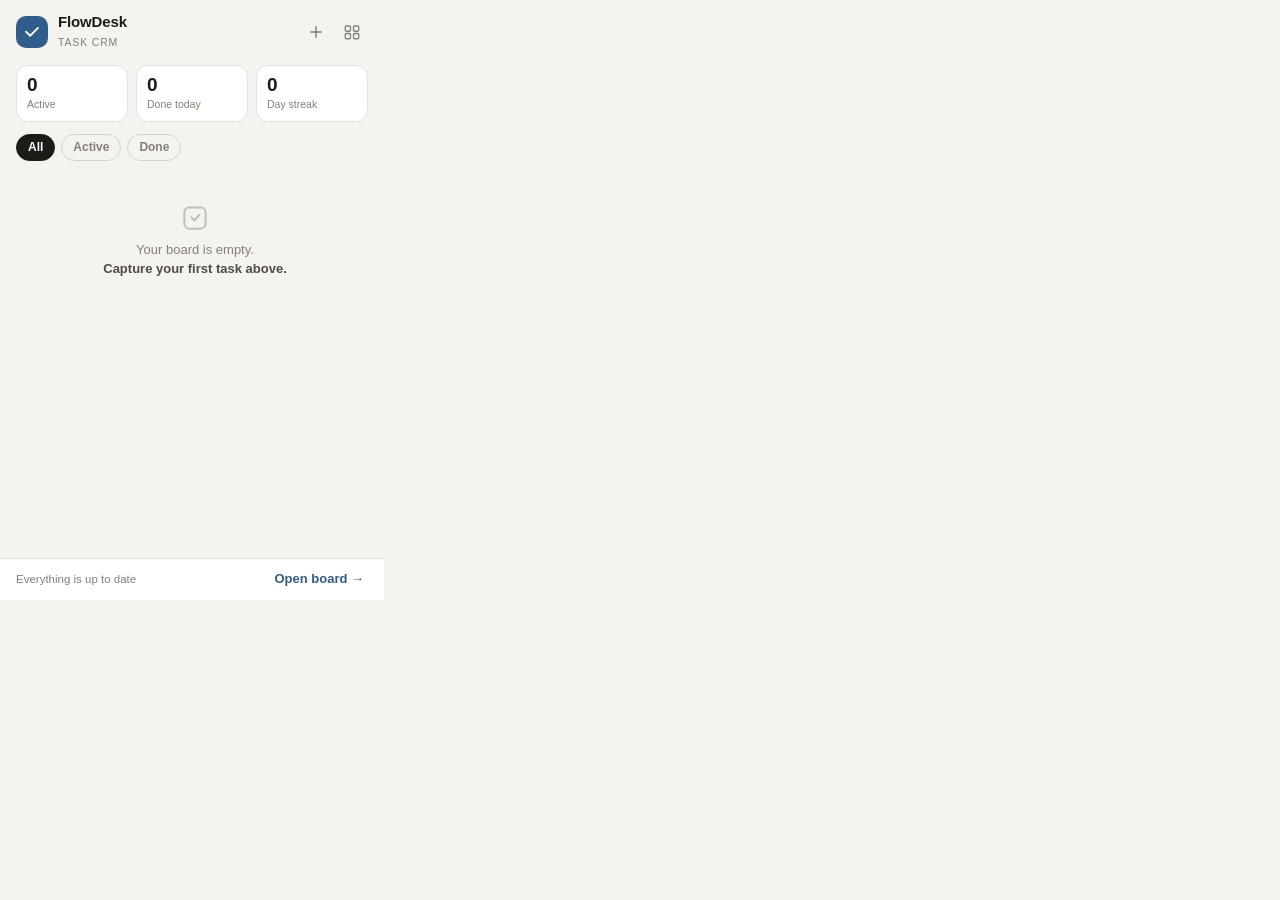
==== popup.html @ 811bf6d5 "Initial commit: FlowDesk Task CRM extension" ====
<!doctype html>
<html lang="en">
  <head>
    <meta charset="utf-8" />
    <meta name="viewport" content="width=device-width, initial-scale=1" />
    <title>FlowDesk</title>
    <link rel="stylesheet" href="lib/theme.css" />
    <link rel="stylesheet" href="popup.css" />
  </head>
  <body>
    <div class="app">
      <header class="topbar">
        <div class="brand">
          <span class="logo" aria-hidden="true">
            <svg viewBox="0 0 24 24" width="18" height="18" fill="none">
              <path
                d="M20 6.5 9.5 17 4 11.5"
                stroke="currentColor"
                stroke-width="2.4"
                stroke-linecap="round"
                stroke-linejoin="round"
              />
            </svg>
          </span>
          <div class="brand-text">
            <h1>FlowDesk</h1>
            <span class="tagline">Task CRM</span>
          </div>
        </div>
        <div class="topbar-actions">
          <button id="toggle-quick-add" class="icon-btn" type="button" title="Add new task" aria-label="Add new task" aria-expanded="false">
            <svg viewBox="0 0 24 24" width="18" height="18" fill="none" stroke="currentColor" stroke-width="2" stroke-linecap="round">
              <path d="M12 5v14M5 12h14" />
            </svg>
          </button>
          <button id="open-board" class="icon-btn" type="button" title="Open full board">
            <svg viewBox="0 0 24 24" width="18" height="18" fill="none" stroke="currentColor" stroke-width="1.8">
              <rect x="3" y="4" width="7" height="7" rx="1.6" />
              <rect x="14" y="4" width="7" height="7" rx="1.6" />
              <rect x="3" y="14" width="7" height="7" rx="1.6" />
              <rect x="14" y="14" width="7" height="7" rx="1.6" />
            </svg>
          </button>
        </div>
      </header>

      <section class="stats" aria-label="Overview">
        <div class="stat">
          <span class="stat-value" id="stat-active">0</span>
          <span class="stat-label">Active</span>
        </div>
        <div class="stat">
          <span class="stat-value" id="stat-done">0</span>
          <span class="stat-label">Done today</span>
        </div>
        <div class="stat">
          <span class="stat-value" id="stat-streak">0</span>
          <span class="stat-label">Day streak</span>
        </div>
      </section>

      <form id="quick-add" class="quick-add is-collapsed" autocomplete="off">
        <input
          id="task-title"
          class="title-input"
          type="text"
          placeholder="What needs doing?"
          maxlength="160"
          required
          aria-label="Task title"
        />
        <div class="quick-row">
          <select id="task-priority" aria-label="Priority">
            <option value="low">Low</option>
            <option value="medium" selected>Medium</option>
            <option value="high">High</option>
          </select>
          <input id="task-contact" type="text" placeholder="Contact" maxlength="120" aria-label="Contact or company" />
          <input id="task-due" type="date" aria-label="Due date" />
        </div>
        <div class="quick-row quick-row-2">
          <select id="task-repeat" aria-label="Repeat">
            <option value="none" selected>Does not repeat</option>
            <option value="daily">Repeats daily</option>
            <option value="weekly">Repeats weekly</option>
            <option value="monthly">Repeats monthly</option>
          </select>
          <button type="submit" class="btn-primary" id="add-btn">Add task</button>
        </div>
      </form>

      <nav class="filters" id="filters" aria-label="Filter tasks">
        <button class="chip is-active" type="button" data-filter="all">All</button>
        <button class="chip" type="button" data-filter="active">Active</button>
        <button class="chip" type="button" data-filter="done">Done</button>
      </nav>

      <main class="list-wrap">
        <ul id="task-list" class="task-list"></ul>
      </main>

      <footer class="popup-footer">
        <span id="footer-note">All clear</span>
        <button id="open-board-2" class="link-btn" type="button">Open board →</button>
      </footer>
    </div>

    <script type="module" src="popup.js"></script>
  </body>
</html>
---- lib/theme.css ----
/* FlowDesk shared design tokens */

:root {
  --bg: #f4f3ef;
  --surface: #ffffff;
  --surface-2: #faf9f6;
  --surface-3: #efede7;
  --border: #d7d3ca;
  --border-soft: #e5e2da;
  --text: #1c1b18;
  --text-dim: #4f4c45;
  --muted: #848078;
  --accent: #2f5d8c;
  --accent-2: #244a70;
  --accent-soft: #e7eef6;
  --green: #2f7a5c;
  --green-soft: #e6f0ea;
  --amber: #a9761b;
  --amber-soft: #f7eedb;
  --red: #b04338;
  --red-soft: #f8e8e5;
  --radius-sm: 8px;
  --radius: 12px;
  --radius-lg: 16px;
  --shadow: 0 1px 2px rgba(28, 27, 24, 0.05),
    0 10px 28px rgba(28, 27, 24, 0.07);
  --font: 'Inter', -apple-system, BlinkMacSystemFont, 'Segoe UI', Roboto,
    'Helvetica Neue', Arial, sans-serif;
}

* {
  box-sizing: border-box;
}

html {
  color-scheme: light;
}

body {
  margin: 0;
  font-family: var(--font);
  background: var(--bg);
  color: var(--text);
  -webkit-font-smoothing: antialiased;
  font-size: 14px;
  line-height: 1.45;
}

h1,
h2,
h3,
p {
  margin: 0;
}

button,
input,
select,
textarea {
  font: inherit;
  color: inherit;
}

button {
  cursor: pointer;
  border: none;
  background: none;
}

button:focus-visible,
input:focus-visible,
select:focus-visible,
textarea:focus-visible {
  outline: 2px solid var(--accent);
  outline-offset: 2px;
}

input,
select,
textarea {
  background: var(--surface);
  border: 1px solid var(--border);
  border-radius: var(--radius-sm);
  padding: 8px 10px;
  color: var(--text);
  transition: border-color 0.15s ease, background 0.15s ease;
}

input::placeholder,
textarea::placeholder {
  color: var(--muted);
}

input:hover,
select:hover,
textarea:hover {
  border-color: #c3bfb4;
}

input:focus,
select:focus,
textarea:focus {
  border-color: var(--accent);
  outline: none;
}

select {
  appearance: none;
  background-image: linear-gradient(45deg, transparent 50%, var(--muted) 50%),
    linear-gradient(135deg, var(--muted) 50%, transparent 50%);
  background-position: calc(100% - 14px) 55%, calc(100% - 9px) 55%;
  background-size: 5px 5px, 5px 5px;
  background-repeat: no-repeat;
  padding-right: 26px;
}

::-webkit-scrollbar {
  width: 10px;
  height: 10px;
}

::-webkit-scrollbar-track {
  background: transparent;
}

::-webkit-scrollbar-thumb {
  background: #d2cec4;
  border-radius: 10px;
  border: 2px solid var(--bg);
}

::-webkit-scrollbar-thumb:hover {
  background: #bab5a9;
}

/* Buttons */

.btn-primary {
  display: inline-flex;
  align-items: center;
  justify-content: center;
  gap: 6px;
  background: var(--accent);
  color: #ffffff;
  font-weight: 600;
  padding: 8px 14px;
  border-radius: var(--radius-sm);
  transition: background 0.15s ease, transform 0.12s ease;
  white-space: nowrap;
}

.btn-primary:hover {
  background: var(--accent-2);
}

.btn-primary:active {
  transform: translateY(1px);
}

.btn-primary:disabled {
  background: var(--border);
  color: var(--muted);
  cursor: default;
}

.btn-ghost {
  display: inline-flex;
  align-items: center;
  gap: 6px;
  padding: 8px 12px;
  border-radius: var(--radius-sm);
  border: 1px solid var(--border);
  background: var(--surface);
  color: var(--text-dim);
  transition: border-color 0.15s ease, color 0.15s ease, background 0.15s ease;
}

.btn-ghost:hover {
  border-color: #c3bfb4;
  color: var(--text);
  background: var(--surface-2);
}

.icon-btn {
  display: inline-flex;
  align-items: center;
  justify-content: center;
  width: 32px;
  height: 32px;
  border-radius: var(--radius-sm);
  color: var(--muted);
  border: 1px solid transparent;
  transition: color 0.15s ease, background 0.15s ease, border-color 0.15s ease;
}

.icon-btn:hover {
  color: var(--text);
  background: var(--surface-3);
  border-color: var(--border);
}

.link-btn {
  color: var(--accent);
  font-weight: 600;
  font-size: 13px;
  padding: 2px 4px;
  border-radius: 6px;
}

.link-btn:hover {
  color: var(--accent-2);
  text-decoration: underline;
  text-underline-offset: 3px;
}

/* Shared bits */

.pill {
  display: inline-flex;
  align-items: center;
  gap: 5px;
  font-size: 11px;
  font-weight: 600;
  letter-spacing: 0.02em;
  padding: 2px 8px;
  border-radius: 999px;
  border: 1px solid transparent;
}

.pill-priority-low {
  color: #56616f;
  background: #eef0f2;
}

.pill-priority-medium {
  color: var(--amber);
  background: var(--amber-soft);
}

.pill-priority-high {
  color: var(--red);
  background: var(--red-soft);
}

.pill-due {
  color: var(--text-dim);
  background: var(--surface-3);
  font-weight: 500;
  text-transform: none;
}

.pill-due.warn {
  color: var(--amber);
  background: var(--amber-soft);
}

.pill-due.bad {
  color: var(--red);
  background: var(--red-soft);
}

.pill-repeat {
  color: var(--accent-2);
  background: var(--accent-soft);
  font-weight: 600;
  text-transform: none;
}

.prio-dot {
  width: 6px;
  height: 6px;
  border-radius: 50%;
  flex: none;
  display: inline-block;
}

.prio-low {
  background: #818b98;
}

.prio-medium {
  background: var(--amber);
}

.prio-high {
  background: var(--red);
}

.empty {
  display: flex;
  flex-direction: column;
  align-items: center;
  justify-content: center;
  gap: 8px;
  padding: 32px 16px;
  color: var(--muted);
  text-align: center;
  font-size: 13px;
}

.empty svg {
  opacity: 0.45;
}
---- popup.css ----
/* FlowDesk popup */

body {
  width: 384px;
  background: var(--bg);
}

.app {
  display: flex;
  flex-direction: column;
  height: 600px;
  max-height: 600px;
}

/* Header */

.topbar {
  display: flex;
  align-items: center;
  justify-content: space-between;
  padding: 14px 16px 10px;
}

.topbar-actions {
  display: flex;
  align-items: center;
  gap: 4px;
}

#toggle-quick-add {
  transition: transform 0.2s ease, color 0.15s ease, background 0.15s ease;
}

#toggle-quick-add.is-active {
  color: var(--accent);
  background: var(--accent-soft);
  transform: rotate(45deg);
}

.brand {
  display: flex;
  align-items: center;
  gap: 10px;
}

.logo {
  display: inline-flex;
  align-items: center;
  justify-content: center;
  width: 32px;
  height: 32px;
  border-radius: 10px;
  color: #ffffff;
  background: var(--accent);
}

.brand-text h1 {
  font-size: 15px;
  font-weight: 700;
  letter-spacing: -0.01em;
  line-height: 1.1;
}

.tagline {
  font-size: 10.5px;
  color: var(--muted);
  letter-spacing: 0.08em;
  text-transform: uppercase;
}

/* Stats */

.stats {
  display: grid;
  grid-template-columns: repeat(3, 1fr);
  gap: 8px;
  padding: 4px 16px 12px;
}

.stat {
  display: flex;
  flex-direction: column;
  gap: 1px;
  padding: 9px 10px;
  background: var(--surface);
  border: 1px solid var(--border-soft);
  border-radius: var(--radius);
}

.stat-value {
  font-size: 19px;
  font-weight: 700;
  letter-spacing: -0.02em;
  line-height: 1.1;
  color: var(--text);
}

.stat-label {
  font-size: 10.5px;
  color: var(--muted);
}

/* Quick add */

.quick-add {
  display: flex;
  flex-direction: column;
  gap: 8px;
  padding: 0 16px 12px;
  transition: all 0.2s ease;
}

.quick-add.is-collapsed {
  display: none;
}

.title-input {
  width: 100%;
  padding: 10px 12px;
  font-size: 13.5px;
  background: var(--surface);
}

.quick-row {
  display: grid;
  grid-template-columns: 76px 1fr 108px;
  gap: 6px;
  align-items: center;
}

.quick-row-2 {
  grid-template-columns: 1fr auto;
}

.quick-row-2 select {
  font-size: 11.5px;
  color: var(--text-dim);
}

.quick-row input,
.quick-row select {
  min-width: 0;
  padding: 7px 8px;
  font-size: 12px;
  background: var(--surface);
}

.quick-row select {
  padding-right: 22px;
  background-position: calc(100% - 12px) 55%, calc(100% - 7px) 55%;
}

.quick-row .btn-primary {
  padding: 7px 12px;
  font-size: 12.5px;
}

/* Filters */

.filters {
  display: flex;
  gap: 6px;
  padding: 0 16px 10px;
}

.chip {
  padding: 4px 11px;
  font-size: 12px;
  font-weight: 550;
  color: var(--muted);
  border: 1px solid var(--border);
  border-radius: 999px;
  background: transparent;
  transition: all 0.15s ease;
}

.chip:hover {
  color: var(--text-dim);
  border-color: #c3bfb4;
}

.chip.is-active {
  color: #ffffff;
  background: var(--text);
  border-color: var(--text);
}

/* Task list */

.list-wrap {
  flex: 1;
  min-height: 0;
  overflow-y: auto;
  padding: 0 10px 8px 16px;
}

.task-list {
  list-style: none;
  margin: 0;
  padding: 0;
  display: flex;
  flex-direction: column;
  gap: 6px;
}

.task {
  position: relative;
  display: grid;
  grid-template-columns: 22px 1fr 24px;
  gap: 10px;
  align-items: start;
  padding: 10px 8px 10px 10px;
  background: var(--surface);
  border: 1px solid var(--border-soft);
  border-radius: var(--radius);
  transition: border-color 0.15s ease, background 0.15s ease;
}

.task:hover {
  border-color: var(--border);
  background: var(--surface-2);
}

.task.is-done {
  opacity: 0.6;
}

.task.is-done .task-title {
  text-decoration: line-through;
  color: var(--muted);
}

.check {
  display: inline-flex;
  align-items: center;
  justify-content: center;
  width: 20px;
  height: 20px;
  margin-top: 1px;
  border-radius: 7px;
  border: 1.5px solid #b9b4a8;
  color: transparent;
  transition: all 0.15s ease;
}

.check:hover {
  border-color: var(--accent);
  background: var(--accent-soft);
}

.task.is-done .check {
  background: var(--accent);
  border-color: var(--accent);
  color: #ffffff;
}

.task-body {
  min-width: 0;
  display: flex;
  flex-direction: column;
  gap: 5px;
}

.task-title {
  font-size: 13px;
  font-weight: 550;
  line-height: 1.35;
  overflow: hidden;
  text-overflow: ellipsis;
  display: -webkit-box;
  -webkit-line-clamp: 2;
  -webkit-box-orient: vertical;
}

.task-meta {
  display: flex;
  flex-wrap: wrap;
  align-items: center;
  gap: 5px;
  font-size: 11px;
  color: var(--muted);
}

.task-contact {
  overflow: hidden;
  text-overflow: ellipsis;
  white-space: nowrap;
  max-width: 150px;
}

.progress {
  display: flex;
  align-items: center;
  gap: 7px;
}

.progress-track {
  flex: 1;
  height: 4px;
  border-radius: 99px;
  background: var(--surface-3);
  overflow: hidden;
}

.progress-fill {
  height: 100%;
  border-radius: inherit;
  background: var(--accent);
  transition: width 0.25s ease;
}

.task.is-done .progress-fill {
  background: var(--green);
}

.progress-num {
  font-size: 10px;
  font-variant-numeric: tabular-nums;
  color: var(--muted);
  min-width: 28px;
  text-align: right;
}

.task-delete {
  display: inline-flex;
  align-items: center;
  justify-content: center;
  width: 24px;
  height: 24px;
  border-radius: 7px;
  color: var(--muted);
  opacity: 0;
  transition: all 0.15s ease;
}

.task:hover .task-delete,
.task-delete:focus-visible {
  opacity: 1;
}

.task-delete:hover {
  color: var(--red);
  background: var(--red-soft);
}

/* Footer */

.popup-footer {
  display: flex;
  align-items: center;
  justify-content: space-between;
  padding: 9px 16px;
  border-top: 1px solid var(--border-soft);
  font-size: 11.5px;
  color: var(--muted);
  background: var(--surface);
}

/* Empty state */

.empty strong {
  color: var(--text-dim);
  font-weight: 600;
}
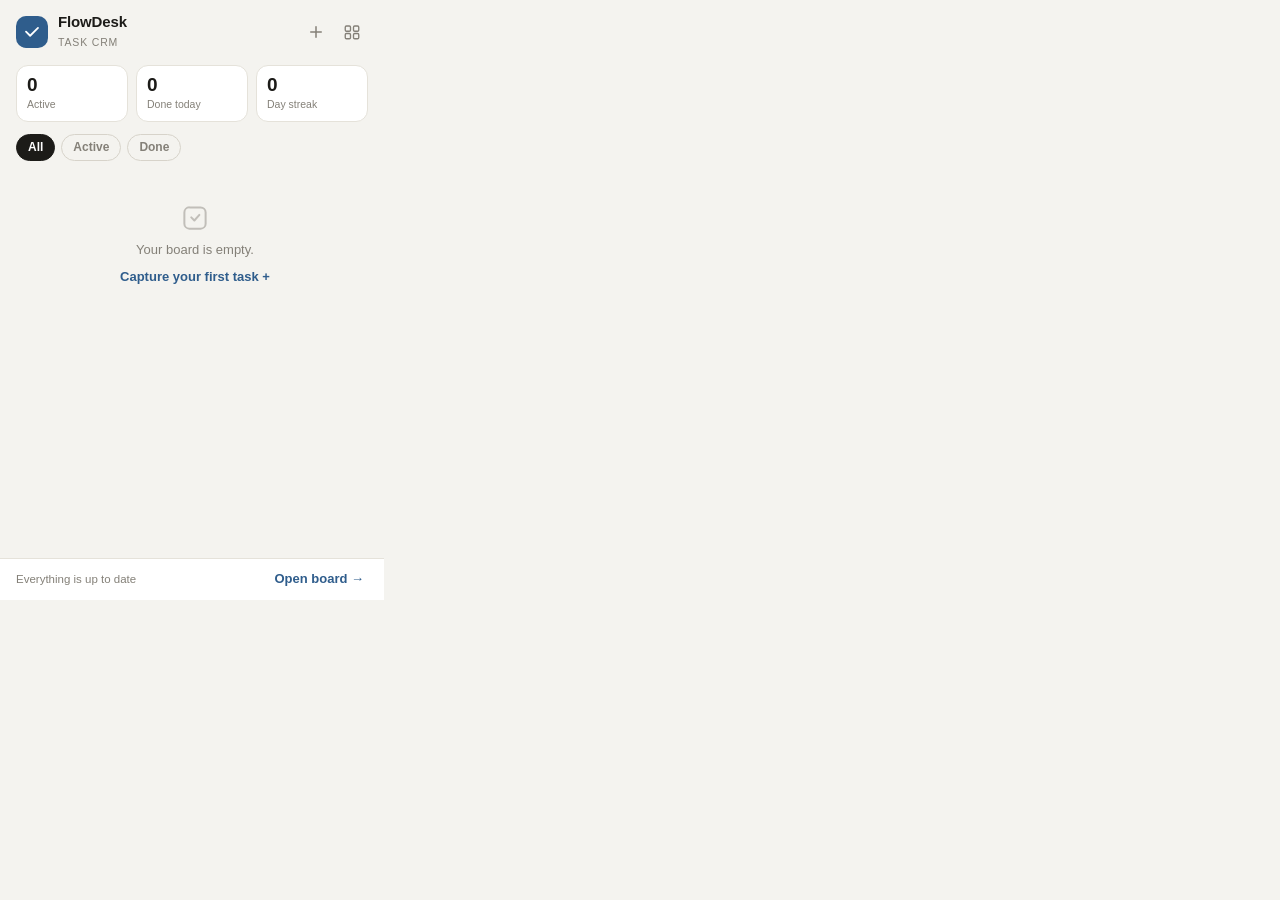
==== commit 8c8092f7: "Enhance popup UX with auto-close, escape shortcut, due presets, empty state action, and dashboard ba" ====
--- a/popup.html
+++ b/popup.html
@@ -78,6 +78,12 @@
           <input id="task-contact" type="text" placeholder="Contact" maxlength="120" aria-label="Contact or company" />
           <input id="task-due" type="date" aria-label="Due date" />
         </div>
+        <div class="due-presets" id="due-presets">
+          <span class="preset-label">Due:</span>
+          <button type="button" class="preset-chip" data-offset="0">Today</button>
+          <button type="button" class="preset-chip" data-offset="1">Tomorrow</button>
+          <button type="button" class="preset-chip" data-offset="7">+1 week</button>
+        </div>
         <div class="quick-row quick-row-2">
           <select id="task-repeat" aria-label="Repeat">
             <option value="none" selected>Does not repeat</option>
--- a/popup.css
+++ b/popup.css
@@ -126,6 +126,37 @@
   grid-template-columns: 76px 1fr 108px;
   gap: 6px;
   align-items: center;
+}
+
+.due-presets {
+  display: flex;
+  align-items: center;
+  gap: 5px;
+  padding: 0 2px;
+}
+
+.preset-label {
+  font-size: 11px;
+  color: var(--muted);
+  font-weight: 500;
+  margin-right: 2px;
+}
+
+.preset-chip {
+  padding: 2px 7px;
+  font-size: 11px;
+  border-radius: 6px;
+  border: 1px solid var(--border);
+  background: var(--surface);
+  color: var(--text-dim);
+  cursor: pointer;
+  transition: all 0.12s ease;
+}
+
+.preset-chip:hover {
+  background: var(--surface-3);
+  color: var(--text);
+  border-color: #c3bfb4;
 }
 
 .quick-row-2 {
@@ -362,3 +393,9 @@
   color: var(--text-dim);
   font-weight: 600;
 }
+
+.empty .empty-action {
+  margin-top: 6px;
+  font-size: 13px;
+  cursor: pointer;
+}
